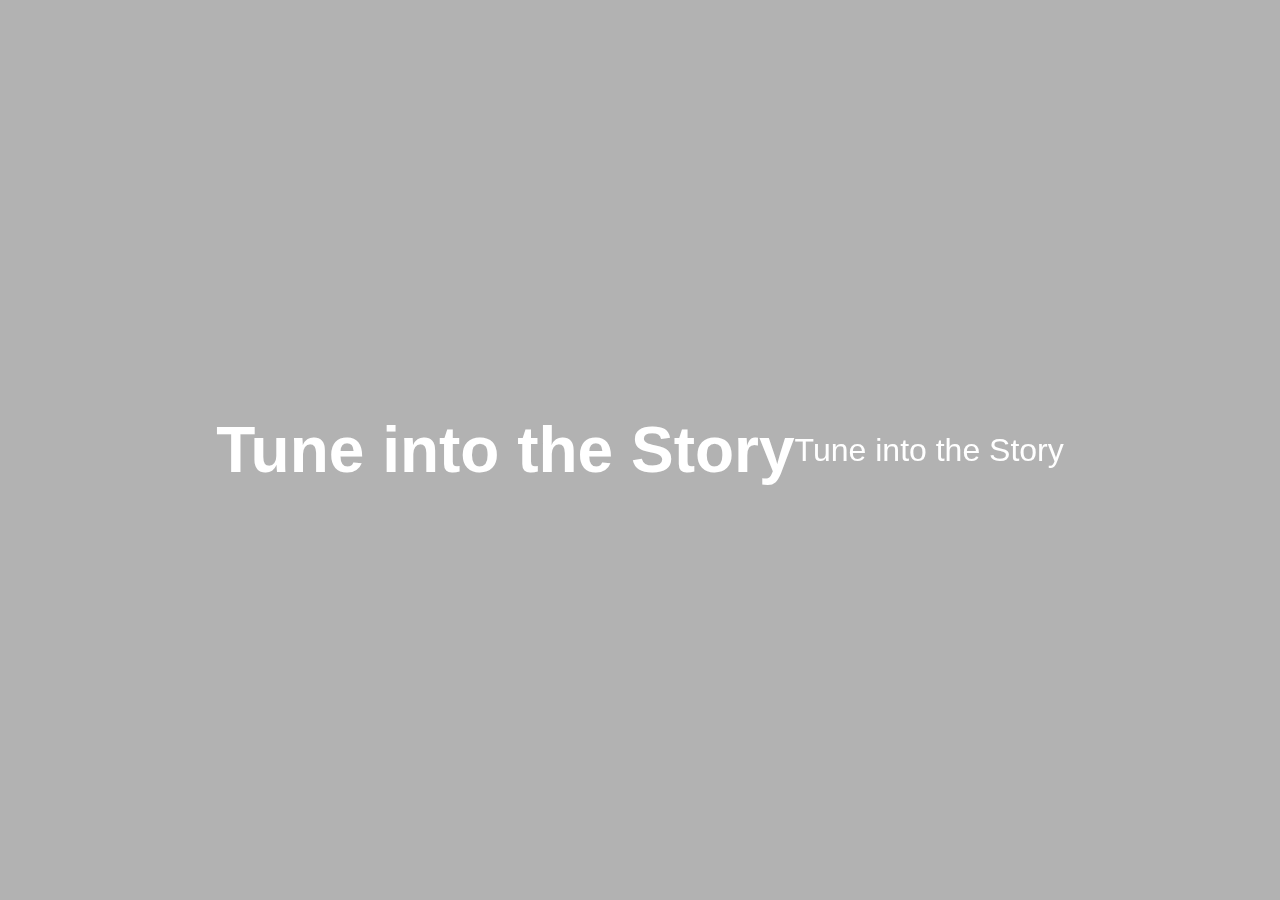
==== index.html @ 8caa12be "Update index.html" ====
<!DOCTYPE html>
<html lang="en">
<head>
    <meta charset="UTF-8" />
    <meta name="viewport" content="width=device-width, initial-scale=1.0"/>
    <title>2626Aman</title>
    <style>
  body {
    background-image: url('bg.jpg');
    background-size: cover;
    background-position: center;
    background-repeat: no-repeat;
    height: 100vh;
    margin: 0;
    display: flex;
    align-items: center;
    justify-content: center;
    color: white;
    text-align: center;
    font-family: sans-serif;
    font-size: 2em;
    backdrop-filter: brightness(0.7);
  }
      </style>
</head>
<body>
    <h1>Tune into the Story</h1>
    <p>Tune into the Story</p>
</body>
</html>
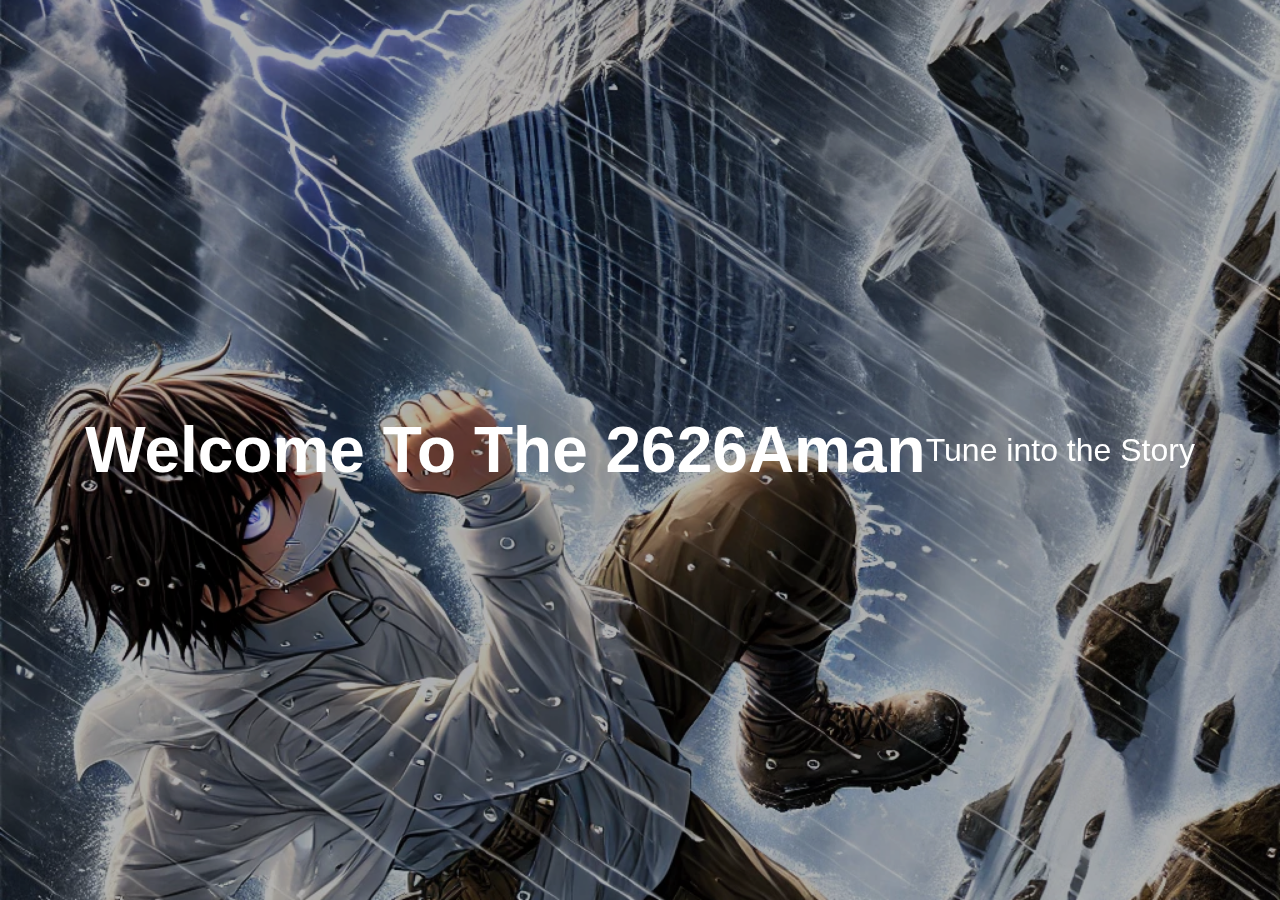
==== commit c8b42aba: "Update index.html" ====
--- a/index.html
+++ b/index.html
@@ -7,7 +7,7 @@
     <title>2626Aman</title>
     <style>
   body {
-    background-image: url('bg.jpg');
+    background-image: url('background.jpg');
     background-size: cover;
     background-position: center;
     background-repeat: no-repeat;
@@ -25,7 +25,7 @@
       </style>
 </head>
 <body>
-    <h1>Tune into the Story</h1>
+    <h1>Welcome To The 2626Aman</h1>
     <p>Tune into the Story</p>
 </body>
 </html>
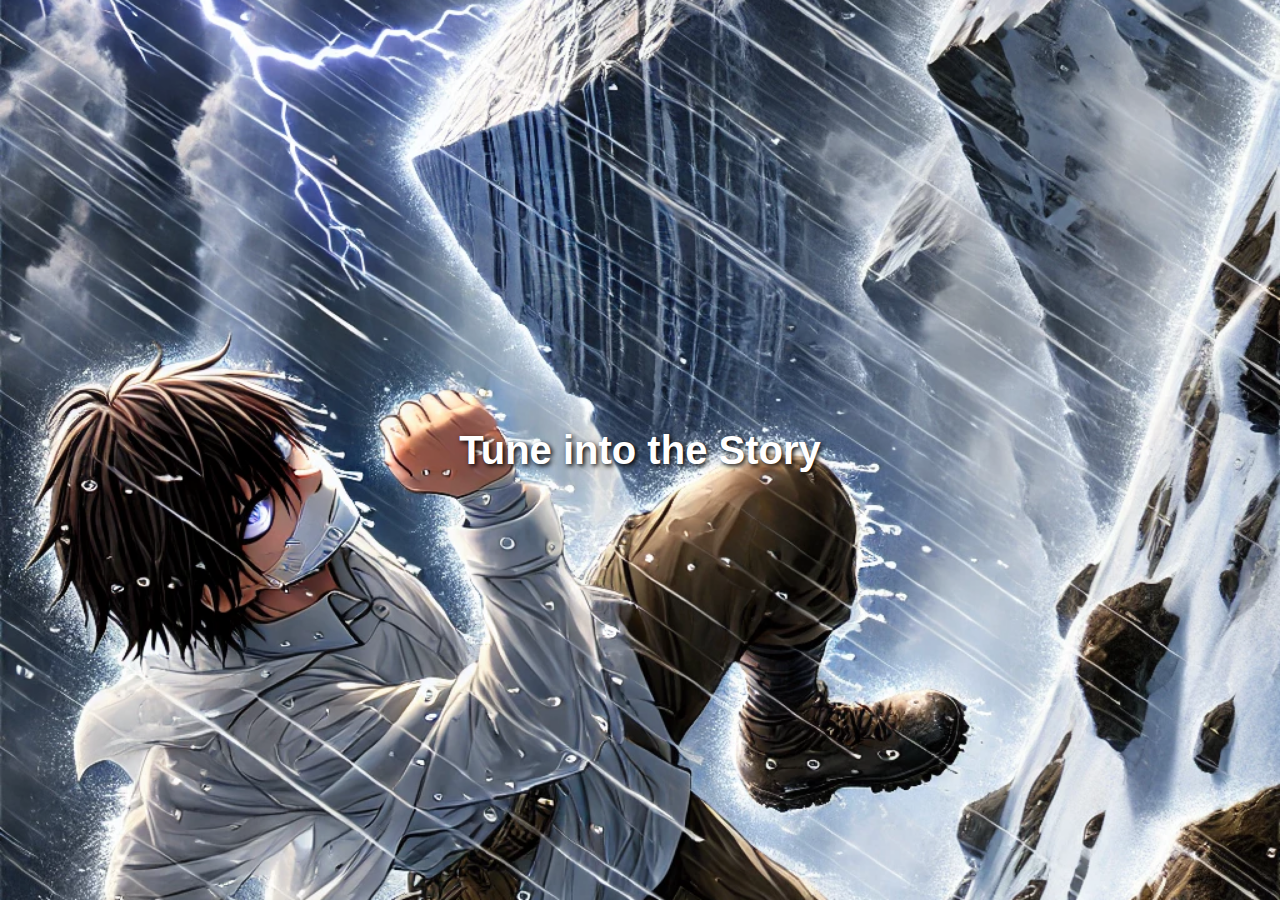
==== commit 57ce7999: "Update index.html" ====
--- a/index.html
+++ b/index.html
@@ -2,30 +2,34 @@
 <!DOCTYPE html>
 <html lang="en">
 <head>
-    <meta charset="UTF-8" />
-    <meta name="viewport" content="width=device-width, initial-scale=1.0"/>
-    <title>2626Aman</title>
-    <style>
-  body {
-    background-image: url('background.jpg');
-    background-size: cover;
-    background-position: center;
-    background-repeat: no-repeat;
-    height: 100vh;
-    margin: 0;
-    display: flex;
-    align-items: center;
-    justify-content: center;
-    color: white;
-    text-align: center;
-    font-family: sans-serif;
-    font-size: 2em;
-    backdrop-filter: brightness(0.7);
-  }
-      </style>
+  <meta charset="UTF-8" />
+  <meta name="viewport" content="width=device-width, initial-scale=1.0" />
+  <title>2626Aman</title>
+  <style>
+    body {
+      margin: 0;
+      padding: 0;
+      height: 100vh;
+      background-image: url('background.jpg');
+      background-size: cover;
+      background-position: center;
+      background-repeat: no-repeat;
+      display: flex;
+      justify-content: center;
+      align-items: center;
+      color: white;
+      font-family: 'Segoe UI', Tahoma, Geneva, Verdana, sans-serif;
+      text-align: center;
+    }
+
+    h1 {
+      font-size: 2.5em;
+      font-weight: bold;
+      text-shadow: 2px 2px 5px black;
+    }
+  </style>
 </head>
 <body>
-    <h1>Welcome To The 2626Aman</h1>
-    <p>Tune into the Story</p>
+  <h1>Tune into the Story</h1>
 </body>
 </html>
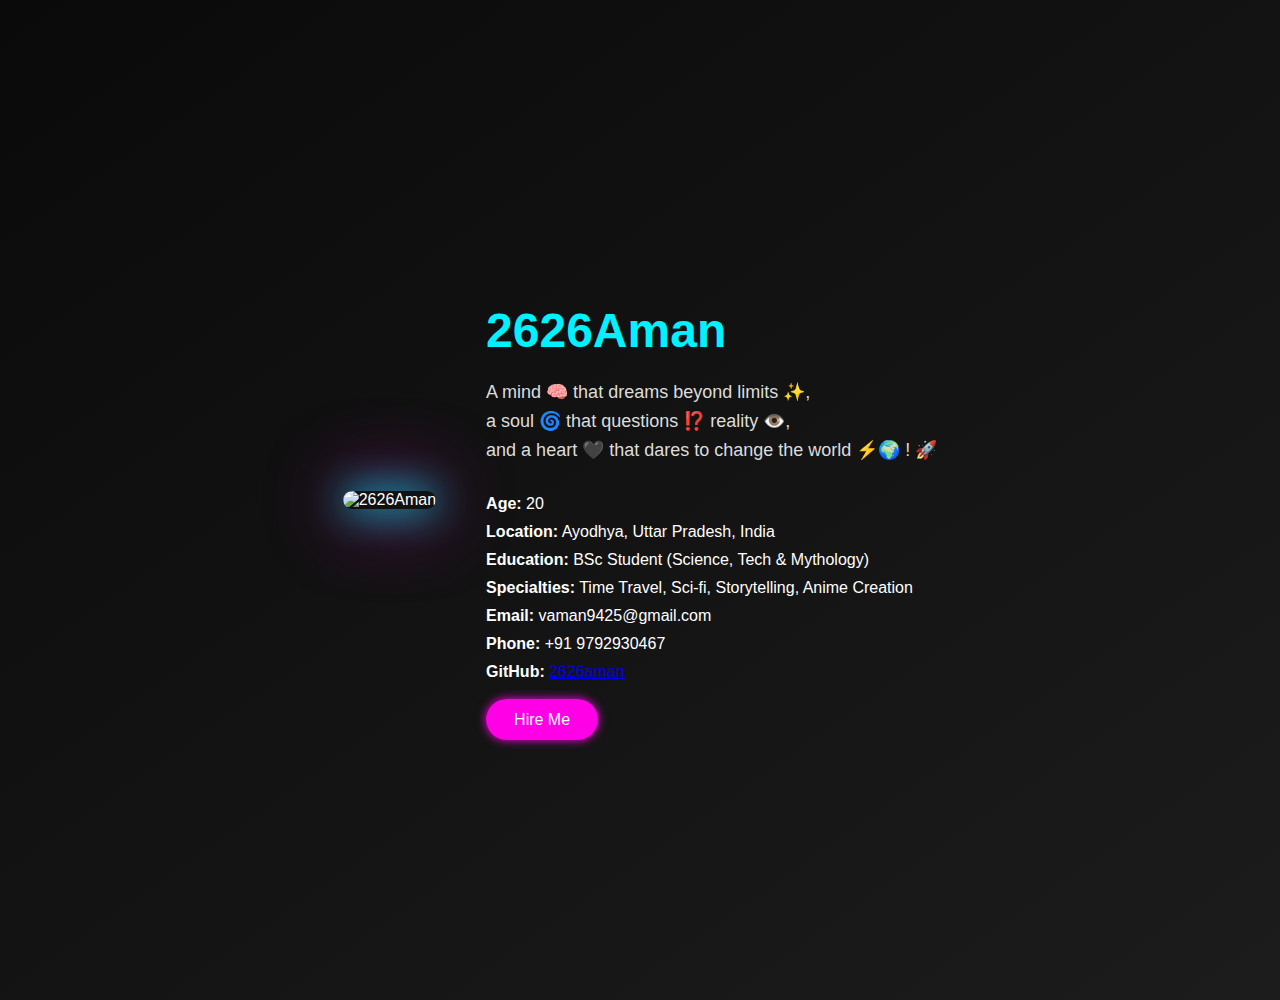
==== commit 5096fa2a: "Add files via upload" ====
--- a/index.html
+++ b/index.html
@@ -1,35 +1,36 @@
-
 <!DOCTYPE html>
 <html lang="en">
 <head>
-  <meta charset="UTF-8" />
-  <meta name="viewport" content="width=device-width, initial-scale=1.0" />
-  <title>2626Aman</title>
-  <style>
-    body {
-      margin: 0;
-      padding: 0;
-      height: 100vh;
-      background-image: url('background.jpg');
-      background-size: cover;
-      background-position: center;
-      background-repeat: no-repeat;
-      display: flex;
-      justify-content: center;
-      align-items: center;
-      color: white;
-      font-family: 'Segoe UI', Tahoma, Geneva, Verdana, sans-serif;
-      text-align: center;
-    }
-
-    h1 {
-      font-size: 2.5em;
-      font-weight: bold;
-      text-shadow: 2px 2px 5px black;
-    }
-  </style>
+    <meta charset="UTF-8">
+    <meta name="viewport" content="width=device-width, initial-scale=1.0">
+    <title>About 2626Aman</title>
+    <link rel="stylesheet" href="style.css">
 </head>
 <body>
-  <h1>Tune into the Story</h1>
+    <section id="about" class="full-screen neon-theme">
+      <div class="about-container">
+        <div class="about-image">
+          <img src="assets/images/aman.jpg" alt="2626Aman">
+        </div>
+        <div class="about-text">
+          <h1>2626Aman</h1>
+          <p class="tagline">
+            A mind 🧠 that dreams beyond limits ✨,<br>
+            a soul 🌀 that questions ⁉️ reality 👁️,<br>
+            and a heart 🖤 that dares to change the world ⚡🌍 ! 🚀
+          </p>
+          <ul class="info">
+            <li><strong>Age:</strong> 20</li>
+            <li><strong>Location:</strong> Ayodhya, Uttar Pradesh, India</li>
+            <li><strong>Education:</strong> BSc Student (Science, Tech & Mythology)</li>
+            <li><strong>Specialties:</strong> Time Travel, Sci-fi, Storytelling, Anime Creation</li>
+            <li><strong>Email:</strong> vaman9425@gmail.com</li>
+            <li><strong>Phone:</strong> +91 9792930467</li>
+            <li><strong>GitHub:</strong> <a href="https://github.com/2626aman" target="_blank">2626aman</a></li>
+          </ul>
+          <a href="#contact" class="hire-btn">Hire Me</a>
+        </div>
+      </div>
+    </section>
 </body>
 </html>
--- a/style.css
+++ b/style.css
@@ -0,0 +1,90 @@
+body {
+  margin: 0;
+  font-family: 'Segoe UI', Tahoma, Geneva, Verdana, sans-serif;
+  background-color: #0f0f0f;
+  color: #fff;
+}
+
+.full-screen {
+  height: 100vh;
+  display: flex;
+  align-items: center;
+  background: #0f0f0f;
+  color: #fff;
+  padding: 50px;
+}
+
+.neon-theme {
+  background: linear-gradient(145deg, #0a0a0a, #1c1c1c);
+}
+
+.about-container {
+  display: flex;
+  flex-wrap: wrap;
+  justify-content: center;
+  align-items: center;
+  width: 100%;
+}
+
+.about-image img {
+  max-width: 400px;
+  border-radius: 20px;
+  box-shadow: 0 0 40px #00f2ff, 0 0 80px #ff00e6;
+  margin-right: 50px;
+}
+
+.about-text {
+  max-width: 600px;
+  animation: slideIn 1s ease-out;
+}
+
+.about-text h1 {
+  font-size: 48px;
+  color: #00f2ff;
+  margin-bottom: 20px;
+}
+
+.about-text .tagline {
+  font-size: 18px;
+  color: #dcdcdc;
+  margin-bottom: 30px;
+  line-height: 1.6;
+}
+
+.about-text .info {
+  list-style: none;
+  padding: 0;
+  margin: 0 0 30px 0;
+}
+
+.about-text .info li {
+  margin-bottom: 10px;
+  font-size: 16px;
+}
+
+.hire-btn {
+  background: #ff00e6;
+  color: white;
+  padding: 12px 28px;
+  border-radius: 30px;
+  font-size: 16px;
+  text-decoration: none;
+  box-shadow: 0 0 10px #ff00e6;
+  transition: 0.3s;
+}
+
+.hire-btn:hover {
+  background: #00f2ff;
+  box-shadow: 0 0 15px #00f2ff;
+}
+
+@keyframes slideIn {
+  from {
+    transform: translateX(80px);
+    opacity: 0;
+  }
+  to {
+    transform: translateX(0);
+    opacity: 1;
+  }
+}
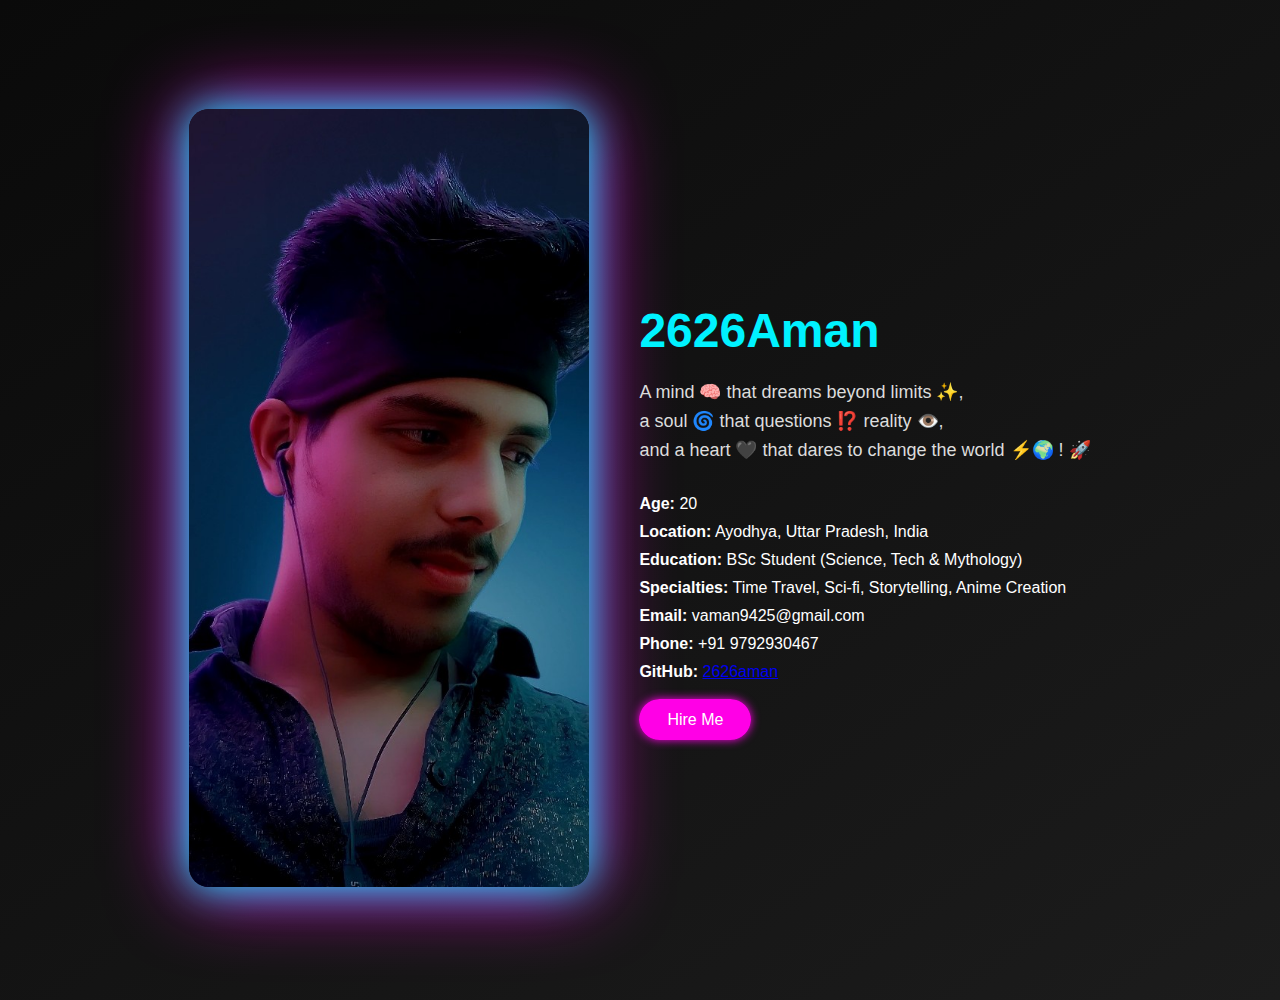
==== commit 23765478: "Update index.html" ====
--- a/index.html
+++ b/index.html
@@ -10,7 +10,7 @@
     <section id="about" class="full-screen neon-theme">
       <div class="about-container">
         <div class="about-image">
-          <img src="assets/images/aman.jpg" alt="2626Aman">
+          <img src="aman.jpg" alt="2626Aman">
         </div>
         <div class="about-text">
           <h1>2626Aman</h1>
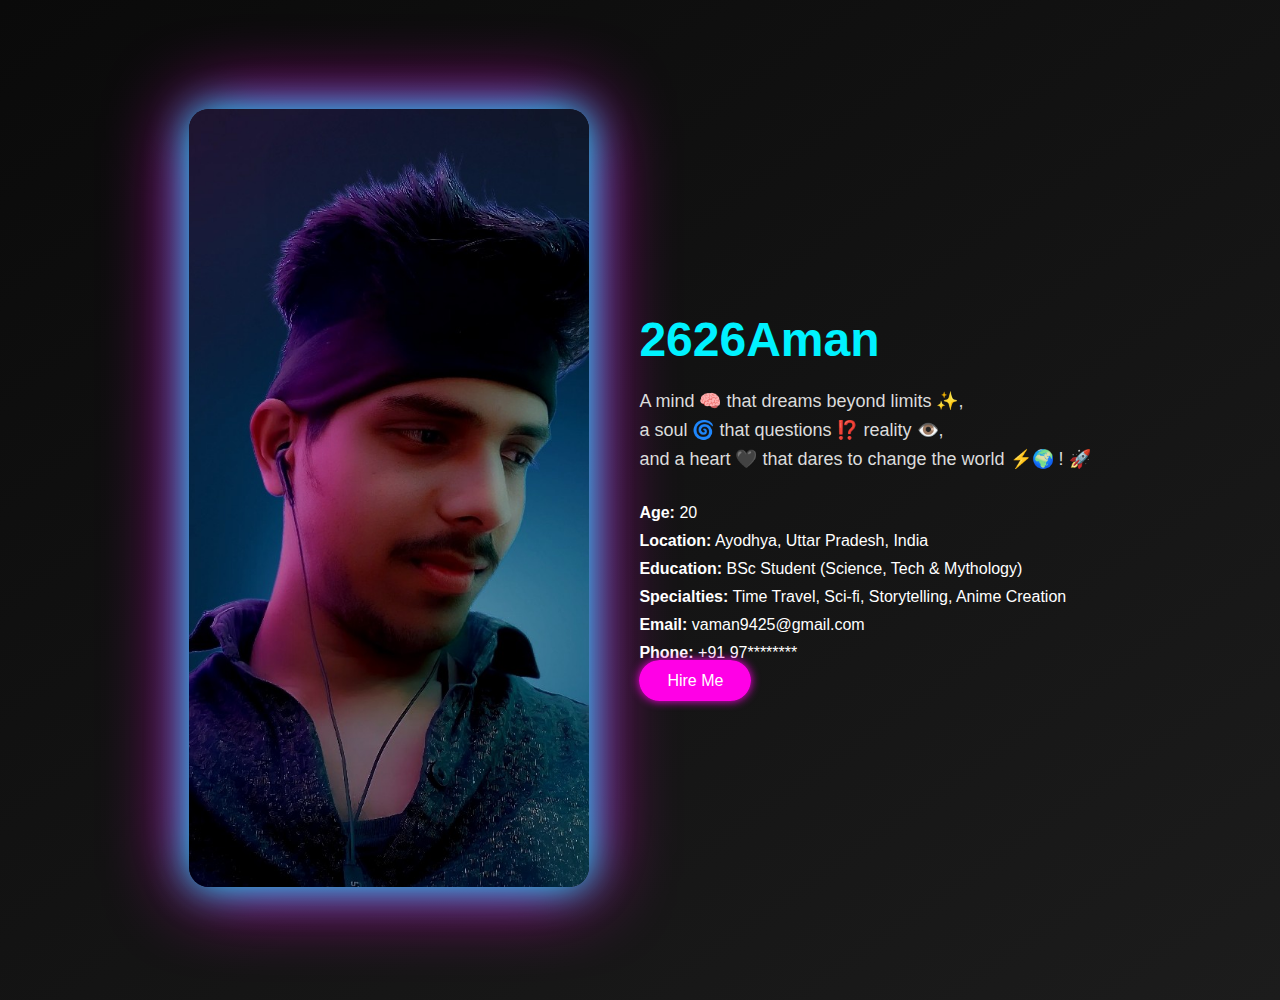
==== commit 621aee46: "Update index.html" ====
--- a/index.html
+++ b/index.html
@@ -10,7 +10,7 @@
     <section id="about" class="full-screen neon-theme">
       <div class="about-container">
         <div class="about-image">
-          <img src="aman.jpg" alt="2626Aman">
+          <img src="aman.jpg" alt="Aman">
         </div>
         <div class="about-text">
           <h1>2626Aman</h1>
@@ -25,9 +25,7 @@
             <li><strong>Education:</strong> BSc Student (Science, Tech & Mythology)</li>
             <li><strong>Specialties:</strong> Time Travel, Sci-fi, Storytelling, Anime Creation</li>
             <li><strong>Email:</strong> vaman9425@gmail.com</li>
-            <li><strong>Phone:</strong> +91 9792930467</li>
-            <li><strong>GitHub:</strong> <a href="https://github.com/2626aman" target="_blank">2626aman</a></li>
-          </ul>
+            <li><strong>Phone:</strong> +91 97********</li>
           <a href="#contact" class="hire-btn">Hire Me</a>
         </div>
       </div>
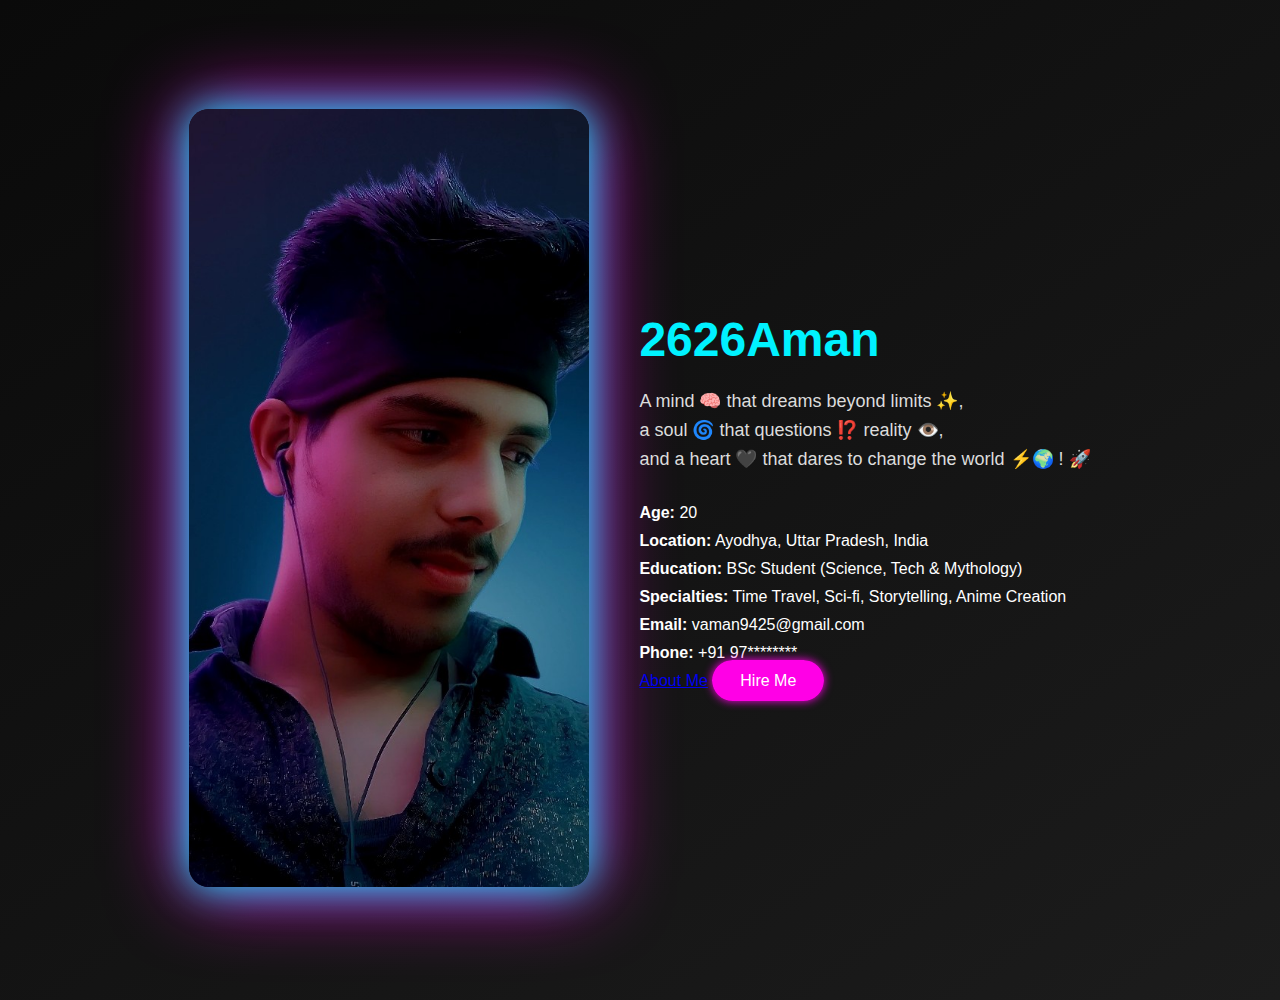
==== commit 00cecc31: "Update index.html" ====
--- a/index.html
+++ b/index.html
@@ -26,6 +26,7 @@
             <li><strong>Specialties:</strong> Time Travel, Sci-fi, Storytelling, Anime Creation</li>
             <li><strong>Email:</strong> vaman9425@gmail.com</li>
             <li><strong>Phone:</strong> +91 97********</li>
+              <a href="about.html" class="btn">About Me</a>
           <a href="#contact" class="hire-btn">Hire Me</a>
         </div>
       </div>
